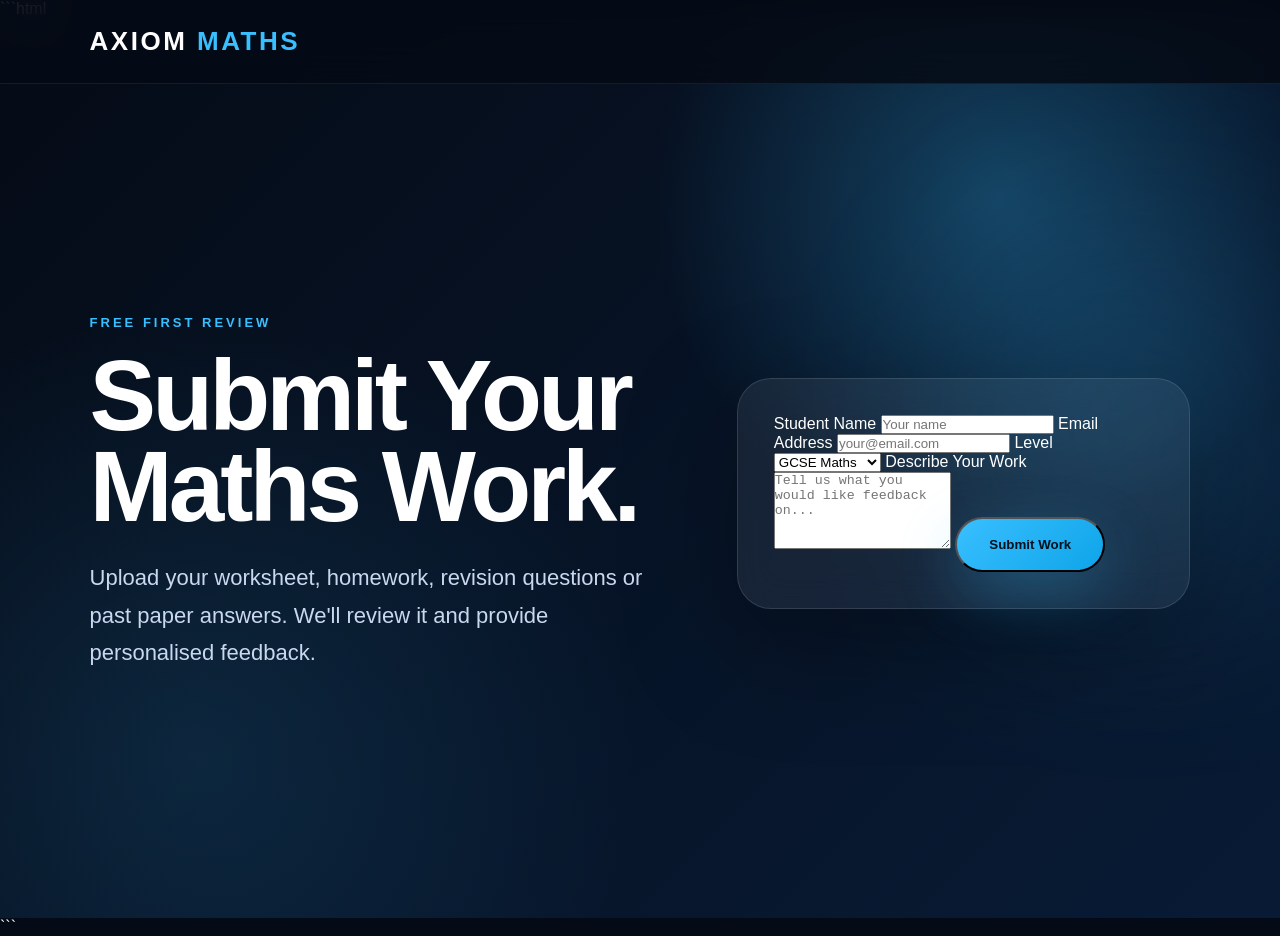
==== submit.html @ ba4d9964 "Create submit.html" ====
```html
<!DOCTYPE html>
<html lang="en">
<head>
<meta charset="UTF-8">
<meta name="viewport" content="width=device-width, initial-scale=1.0">
<title>Submit Work | Axiom Maths</title>
<link rel="stylesheet" href="style.css">
</head>

<body>

<nav class="navbar">
    <a href="index.html" class="logo">AXIOM <span>MATHS</span></a>
</nav>

<section class="hero" style="min-height:100vh;">

    <div class="hero-text-area">

        <p class="eyebrow">FREE FIRST REVIEW</p>

        <h1>Submit Your Maths Work.</h1>

        <p class="hero-subtitle">
            Upload your worksheet, homework, revision questions or past paper answers.
            We'll review it and provide personalised feedback.
        </p>

    </div>

    <div class="hero-preview">

        <form class="submission-form">

            <label>Student Name</label>
            <input type="text" placeholder="Your name">

            <label>Email Address</label>
            <input type="email" placeholder="your@email.com">

            <label>Level</label>

            <select>
                <option>GCSE Maths</option>
                <option>IGCSE Maths</option>
                <option>A Level Maths</option>
                <option>Further Maths</option>
                <option>SAT Maths</option>
                <option>AP Calculus</option>
            </select>

            <label>Describe Your Work</label>

            <textarea rows="5" placeholder="Tell us what you would like feedback on..."></textarea>

            <button type="submit" class="btn btn-primary">
                Submit Work
            </button>

        </form>

    </div>

</section>

</body>
</html>
```
---- style.css ----
* {
  margin: 0;
  padding: 0;
  box-sizing: border-box;
  scroll-behavior: smooth;
}

body {
  font-family: Inter, Arial, sans-serif;
  background: #050b16;
  color: #ffffff;
  overflow-x: hidden;
}

.navbar {
  position: fixed;
  top: 0;
  width: 100%;
  z-index: 1000;
  padding: 26px 7%;
  display: flex;
  justify-content: space-between;
  align-items: center;
  background: rgba(5, 11, 22, 0.86);
  backdrop-filter: blur(20px);
  border-bottom: 1px solid rgba(255, 255, 255, 0.07);
}

.logo {
  color: white;
  text-decoration: none;
  font-size: 26px;
  font-weight: 900;
  letter-spacing: 2.5px;
}

.logo span {
  color: #39bfff;
}

.nav-links {
  display: flex;
  gap: 32px;
}

.nav-links a {
  color: #dbeafe;
  text-decoration: none;
  font-weight: 800;
  opacity: 0.85;
  transition: 0.25s;
}

.nav-links a:hover {
  color: #39bfff;
  opacity: 1;
}

.hero {
  min-height: 100vh;
  padding: 150px 7% 100px;
  display: grid;
  grid-template-columns: 1.12fr 0.88fr;
  gap: 70px;
  align-items: center;
  background:
    radial-gradient(circle at 78% 20%, rgba(57, 191, 255, 0.28), transparent 28%),
    radial-gradient(circle at 15% 82%, rgba(57, 191, 255, 0.12), transparent 34%),
    linear-gradient(135deg, #050b16 0%, #081b35 100%);
}

.eyebrow,
.section-label {
  color: #39bfff;
  text-transform: uppercase;
  letter-spacing: 3px;
  font-size: 13px;
  font-weight: 900;
}

.hero h1 {
  max-width: 850px;
  margin: 20px 0 26px;
  font-size: clamp(62px, 7.8vw, 108px);
  line-height: 0.92;
  letter-spacing: -4px;
}

.hero-subtitle {
  max-width: 720px;
  font-size: 22px;
  line-height: 1.7;
  color: #c9d8ee;
}

.hero-buttons {
  display: flex;
  gap: 16px;
  margin-top: 38px;
  flex-wrap: wrap;
}

.btn {
  display: inline-block;
  padding: 18px 32px;
  border-radius: 999px;
  text-decoration: none;
  font-weight: 900;
  transition: 0.25s;
}

.btn:hover {
  transform: translateY(-3px);
}

.btn-primary {
  background: linear-gradient(135deg, #39bfff, #0ea5e9);
  color: #04111f;
  box-shadow: 0 20px 60px rgba(57, 191, 255, 0.3);
}

.btn-secondary {
  background: rgba(255, 255, 255, 0.045);
  border: 1px solid rgba(57, 191, 255, 0.35);
  color: white;
}

.hero-points {
  margin-top: 38px;
  display: flex;
  flex-wrap: wrap;
  gap: 12px;
}

.hero-points span {
  padding: 11px 16px;
  border-radius: 999px;
  font-size: 14px;
  font-weight: 800;
  color: #dbeafe;
  background: rgba(255, 255, 255, 0.055);
  border: 1px solid rgba(255, 255, 255, 0.09);
}

.hero-preview {
  padding: 36px;
  border-radius: 34px;
  background: rgba(255, 255, 255, 0.065);
  border: 1px solid rgba(255, 255, 255, 0.12);
  backdrop-filter: blur(20px);
  box-shadow: 0 36px 110px rgba(0, 0, 0, 0.35);
}
.hero-preview {
  position: relative;
}

.hero-preview::before {
  content: "";
  position: absolute;
  width: 250px;
  height: 250px;
  background: #39bfff;
  filter: blur(120px);
  opacity: 0.25;
  top: -80px;
  right: -80px;
  z-index: -1;
}
.preview-header {
  display: flex;
  justify-content: space-between;
  margin-bottom: 28px;
  color: #39bfff;
  font-weight: 900;
}

.preview-header strong {
  color: white;
  font-size: 30px;
}

.preview-question,
.preview-comment {
  padding: 24px;
  border-radius: 24px;
  background: rgba(255, 255, 255, 0.06);
  margin-bottom: 20px;
}

.question-top {
  display: flex;
  justify-content: space-between;
  margin-bottom: 14px;
  font-weight: 900;
}

.score {
  color: #39bfff;
}

.working-line {
  height: 10px;
  border-radius: 999px;
  background: rgba(255, 255, 255, 0.18);
  margin: 15px 0;
}

.working-line.wide {
  width: 92%;
}

.working-line.medium {
  width: 64%;
}

.success {
  color: #4ade80;
  font-weight: 900;
  margin-top: 14px;
}

.warning {
  color: #fbbf24;
  font-weight: 900;
  margin-top: 8px;
}

.preview-comment h4 {
  margin-bottom: 8px;
}

.preview-comment p {
  color: #c9d8ee;
  line-height: 1.6;
}

.preview-tags {
  display: grid;
  grid-template-columns: repeat(3, 1fr);
  gap: 14px;
}

.preview-tags span {
  padding: 15px;
  text-align: center;
  border-radius: 17px;
  background: rgba(57, 191, 255, 0.15);
  font-weight: 900;
}

.trust-strip {
  padding: 28px 7%;
  background: #06101d;
  display: flex;
  justify-content: space-between;
  align-items: center;
  gap: 28px;
  border-top: 1px solid rgba(255, 255, 255, 0.07);
  border-bottom: 1px solid rgba(255, 255, 255, 0.07);
}

.trust-strip strong {
  color: #9fb4d0;
}

.trust-badges {
  display: flex;
  flex-wrap: wrap;
  gap: 12px;
}

.trust-badges span {
  padding: 10px 16px;
  border-radius: 999px;
  background: rgba(255, 255, 255, 0.07);
  border: 1px solid rgba(255, 255, 255, 0.1);
  font-weight: 800;
  font-size: 14px;
}

.section {
  padding: 120px 7%;
}

.compact-top {
  padding-top: 70px;
}

.light-section {
  background: #f8fbff;
  color: #07111f;
}

.dark-section {
  background:
    radial-gradient(circle at 78% 20%, rgba(57, 191, 255, 0.16), transparent 30%),
    #07111f;
  color: white;
}

.section h2,
.cta-section h2 {
  max-width: 940px;
  margin: 18px 0 50px;
  font-size: clamp(42px, 5.2vw, 74px);
  line-height: 1;
  letter-spacing: -2.5px;
}

.three-grid,
.pricing-grid,
.faq-grid {
  display: grid;
  grid-template-columns: repeat(3, 1fr);
  gap: 26px;
}

.card,
.price-card,
.faq-card,
.service-stack div {
  padding: 36px;
  border-radius: 30px;
  background: white;
  box-shadow: 0 26px 80px rgba(15, 23, 42, 0.08);
  border: 1px solid rgba(15, 23, 42, 0.06);
}
.card:hover, 
.price-card:hover {
  transform: translateY(-8px);
  box-shadow: 0 25px 50px rgba(0, 0, 0, 0.15);
  transition: all 0.3s ease;
}
.card-number {
  display: inline-block;
  color: #39bfff;
  font-weight: 900;
  margin-bottom: 20px;
}

.card h3,
.price-card h3,
.faq-card h3,
.service-stack h3 {
  margin-bottom: 15px;
  font-size: 26px;
  letter-spacing: -0.5px;
}

.card p,
.price-card p,
.faq-card p,
.large-text,
.service-stack p {
  color: #475569;
  line-height: 1.75;
  font-size: 18px;
}

.section-split-heading {
  display: grid;
  grid-template-columns: 1.1fr 0.9fr;
  gap: 50px;
  align-items: end;
  margin-bottom: 55px;
}

.section-split-heading p {
  color: #c9d8ee;
  font-size: 19px;
  line-height: 1.75;
  margin-bottom: 12px;
}

.feedback-showcase {
  display: grid;
  grid-template-columns: 1.1fr 0.9fr;
  gap: 32px;
  align-items: stretch;
}

.report-card {
  padding: 36px;
  border-radius: 32px;
  background: rgba(255, 255, 255, 0.06);
  border: 1px solid rgba(57, 191, 255, 0.18);
}

.report-header {
  display: flex;
  justify-content: space-between;
  gap: 20px;
  margin-bottom: 28px;
}

.report-header p {
  color: #39bfff;
  font-weight: 900;
  margin-bottom: 8px;
}

.report-header h3 {
  font-size: 30px;
}

.report-header strong {
  color: white;
  font-size: 34px;
}

.report-question {
  padding: 28px;
  border-radius: 24px;
  background: rgba(255, 255, 255, 0.055);
  margin-bottom: 24px;
}

.question-title {
  font-size: 20px;
  font-weight: 900;
  margin-bottom: 20px;
}

.method-row {
  display: flex;
  gap: 14px;
  flex-wrap: wrap;
}

.feedback-note {
  margin-top: 24px;
  padding: 22px;
  border-radius: 20px;
  background: rgba(57, 191, 255, 0.1);
}

.feedback-note h4 {
  margin-bottom: 8px;
}

.feedback-note p {
  color: #dbeafe;
  line-height: 1.65;
}

.report-grid {
  display: grid;
  grid-template-columns: repeat(3, 1fr);
  gap: 18px;
}

.report-grid div {
  padding: 20px;
  border-radius: 20px;
  background: rgba(255, 255, 255, 0.055);
}

.report-grid span {
  display: block;
  color: #39bfff;
  font-weight: 900;
  margin-bottom: 8px;
}

.report-grid strong {
  color: white;
}

.feedback-benefits {
  display: grid;
  gap: 18px;
}

.feedback-benefits div {
  padding: 28px;
  border-radius: 26px;
  background: rgba(255, 255, 255, 0.055);
  border: 1px solid rgba(57, 191, 255, 0.16);
}

.feedback-benefits h3 {
  font-size: 24px;
  margin-bottom: 12px;
}

.feedback-benefits p {
  color: #c9d8ee;
  line-height: 1.65;
}

.split-layout {
  display: grid;
  grid-template-columns: 1fr 1fr;
  gap: 60px;
  align-items: center;
}

.service-stack {
  display: grid;
  gap: 22px;
}

.pricing-grid {
  grid-template-columns: repeat(4, 1fr);
}

.price-card {
  min-height: 310px;
}

.price-card strong {
  display: block;
  font-size: 52px;
  margin: 18px 0;
  color: #07111f;
}

.featured-price {
  background: #07111f;
  color: white;
  border: 2px solid #39bfff;
}

.featured-price strong {
  color: #39bfff;
}

.featured-price p {
  color: #c9d8ee;
}

.pill {
  display: inline-block;
  margin-bottom: 20px;
  padding: 8px 14px;
  border-radius: 999px;
  background: #39bfff;
  color: #07111f;
  font-size: 12px;
  font-weight: 900;
}

.dark-price {
  padding: 34px;
  border-radius: 30px;
  text-align: center;
  background: rgba(255, 255, 255, 0.065);
  border: 1px solid rgba(57, 191, 255, 0.18);
}

.dark-price h3 {
  margin-bottom: 18px;
  font-size: 24px;
}

.dark-price strong {
  color: #39bfff;
  font-size: 48px;
}

.faq-grid {
  grid-template-columns: 1fr;
}

.faq-card {
  padding: 34px 38px;
}

.cta-section {
  padding: 130px 7%;
  text-align: center;
  background:
    radial-gradient(circle at 50% 0%, rgba(57, 191, 255, 0.15), transparent 34%),
    white;
  color: #07111f;
}

.cta-section h2,
.cta-section p {
  margin-left: auto;
  margin-right: auto;
}

.cta-section p {
  max-width: 700px;
  margin-bottom: 36px;
  color: #475569;
  font-size: 21px;
  line-height: 1.7;
}

footer {
  padding: 40px 7%;
  text-align: center;
  color: #8ca3c4;
  background: #050b16;
}

@media (max-width: 1100px) {
  .hero,
  .section-split-heading,
  .feedback-showcase,
  .split-layout,
  .pricing-grid {
    grid-template-columns: 1fr;
  }

  .hero {
    padding-top: 135px;
  }

  .hero h1 {
    font-size: 62px;
  }
}

@media (max-width: 800px) {
  .nav-links {
    display: none;
  }
@media (max-width: 800px) {
  .nav-links {
    display: none;
  }

  .navbar {
    justify-content: center;
    padding: 18px 5%;
  }

  .hero {
    grid-template-columns: 1fr;
    padding: 120px 6% 80px;
    text-align: center;
  }

  .hero-preview {
    margin-top: 40px;
  }

  .three-grid,
  .pricing-grid,
  .faq-grid,
  .preview-tags {
    grid-template-columns: 1fr;
  }

  .section h2,
  .cta-section h2 {
    font-size: 36px;
    margin: 14px 0 36px;
  }

  .hero h1 {
    font-size: 44px;
    letter-spacing: -1px;
  }

  .trust-strip {
    flex-direction: column;
    align-items: flex-start;
  }

  .hero-buttons {
    justify-content: center;
  }
}
  .navbar {
    padding: 22px 6%;
  }

  .hero,
  .section,
  .cta-section {
    padding-left: 6%;
    padding-right: 6%;
  }

  .three-grid,
  .report-grid,
  .pricing-grid,
  .faq-grid,
  .preview-tags {
    grid-template-columns: 1fr;
  }

  .hero h1 {
    font-size: 52px;
    letter-spacing: -2px;
  }

  .section h2,
  .cta-section h2 {
    font-size: 42px;
    letter-spacing: -1px;
  }

  .trust-strip {
    align-items: flex-start;
    flex-direction: column;
  }

  .paper-preview,
  .report-card {
    padding: 24px;
  }
}
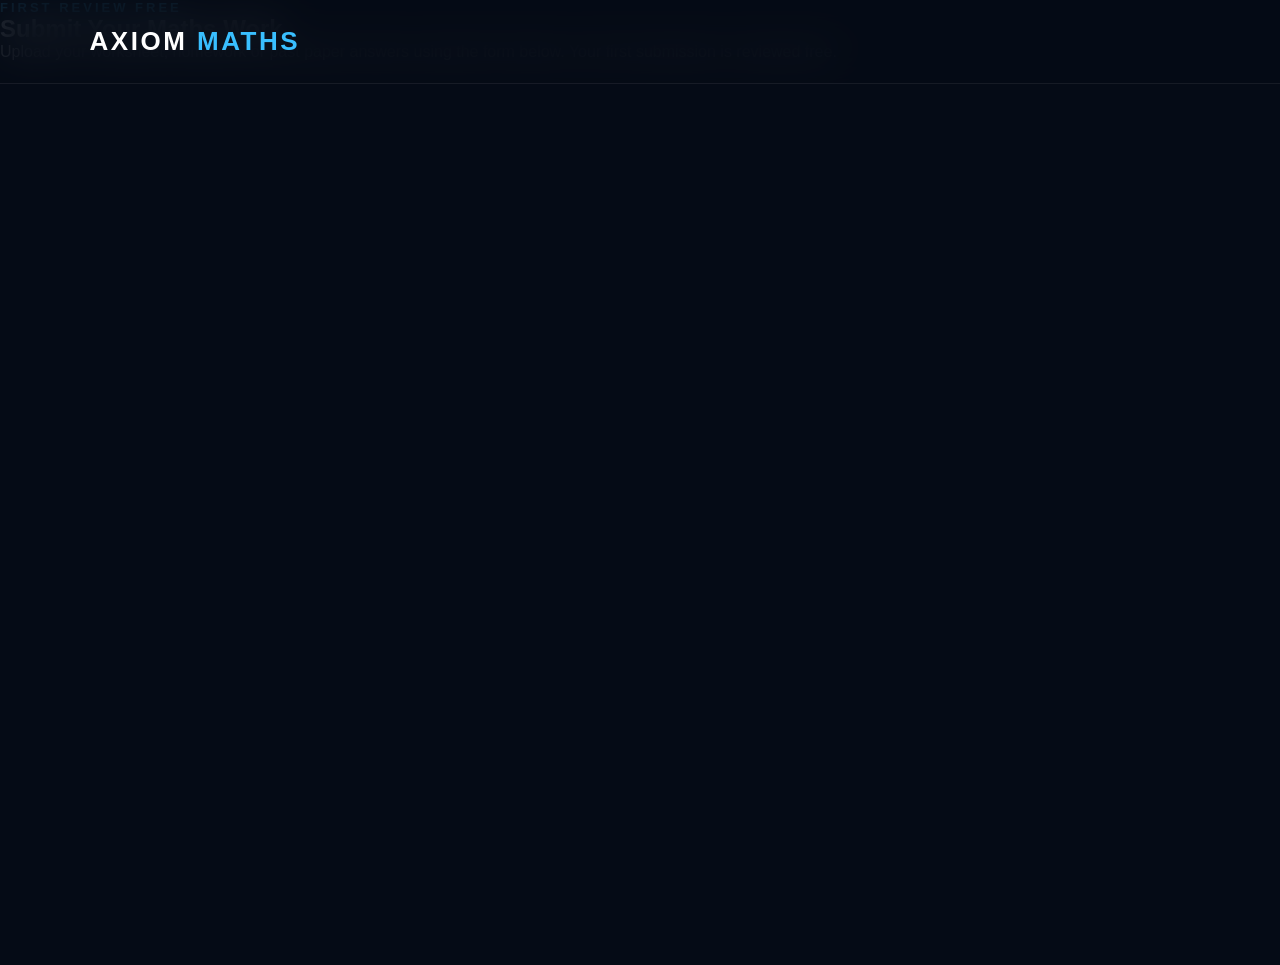
==== commit f31511dd: "Update submit.html" ====
--- a/submit.html
+++ b/submit.html
@@ -1,69 +1,32 @@
-```html
 <!DOCTYPE html>
 <html lang="en">
 <head>
-<meta charset="UTF-8">
-<meta name="viewport" content="width=device-width, initial-scale=1.0">
-<title>Submit Work | Axiom Maths</title>
-<link rel="stylesheet" href="style.css">
+  <meta charset="UTF-8" />
+  <meta name="viewport" content="width=device-width, initial-scale=1.0" />
+  <title>Submit Work | Axiom Maths</title>
+  <link rel="stylesheet" href="style.css" />
 </head>
 
 <body>
 
-<nav class="navbar">
+  <nav class="navbar">
     <a href="index.html" class="logo">AXIOM <span>MATHS</span></a>
-</nav>
+  </nav>
 
-<section class="hero" style="min-height:100vh;">
+  <section class="submit-hero">
+    <p class="eyebrow">First review free</p>
+    <h1>Submit Your Maths Work</h1>
+    <p>
+      Upload your worksheet, homework or past paper answers using the form below.
+      Your first submission is reviewed free.
+    </p>
+  </section>
 
-    <div class="hero-text-area">
-
-        <p class="eyebrow">FREE FIRST REVIEW</p>
-
-        <h1>Submit Your Maths Work.</h1>
-
-        <p class="hero-subtitle">
-            Upload your worksheet, homework, revision questions or past paper answers.
-            We'll review it and provide personalised feedback.
-        </p>
-
+  <section class="form-section">
+    <div class="form-wrapper">
+      <iframe src="https://docs.google.com/forms/d/e/1FAIpQLSdeUuZrLkgdRHQtIcSh4kIxyG5MgbReS388Wrl5dhJJ2nsGQA/viewform?embedded=true" width="100%" height="900" frameborder="0" marginheight="0" marginwidth="0">Loading…</iframe>
     </div>
-
-    <div class="hero-preview">
-
-        <form class="submission-form">
-
-            <label>Student Name</label>
-            <input type="text" placeholder="Your name">
-
-            <label>Email Address</label>
-            <input type="email" placeholder="your@email.com">
-
-            <label>Level</label>
-
-            <select>
-                <option>GCSE Maths</option>
-                <option>IGCSE Maths</option>
-                <option>A Level Maths</option>
-                <option>Further Maths</option>
-                <option>SAT Maths</option>
-                <option>AP Calculus</option>
-            </select>
-
-            <label>Describe Your Work</label>
-
-            <textarea rows="5" placeholder="Tell us what you would like feedback on..."></textarea>
-
-            <button type="submit" class="btn btn-primary">
-                Submit Work
-            </button>
-
-        </form>
-
-    </div>
-
-</section>
+  </section>
 
 </body>
 </html>
-```
--- a/style.css
+++ b/style.css
@@ -705,3 +705,36 @@
     padding: 24px;
   }
 }
+```css
+.submission-form{
+display:flex;
+flex-direction:column;
+gap:12px;
+}
+
+.submission-form label{
+font-weight:700;
+margin-top:8px;
+}
+
+.submission-form input,
+.submission-form select,
+.submission-form textarea{
+width:100%;
+padding:14px;
+border-radius:14px;
+border:1px solid rgba(255,255,255,.1);
+background:rgba(255,255,255,.05);
+color:white;
+font-size:16px;
+}
+
+.submission-form textarea{
+resize:vertical;
+}
+
+.submission-form button{
+margin-top:20px;
+border:none;
+cursor:pointer;
+}
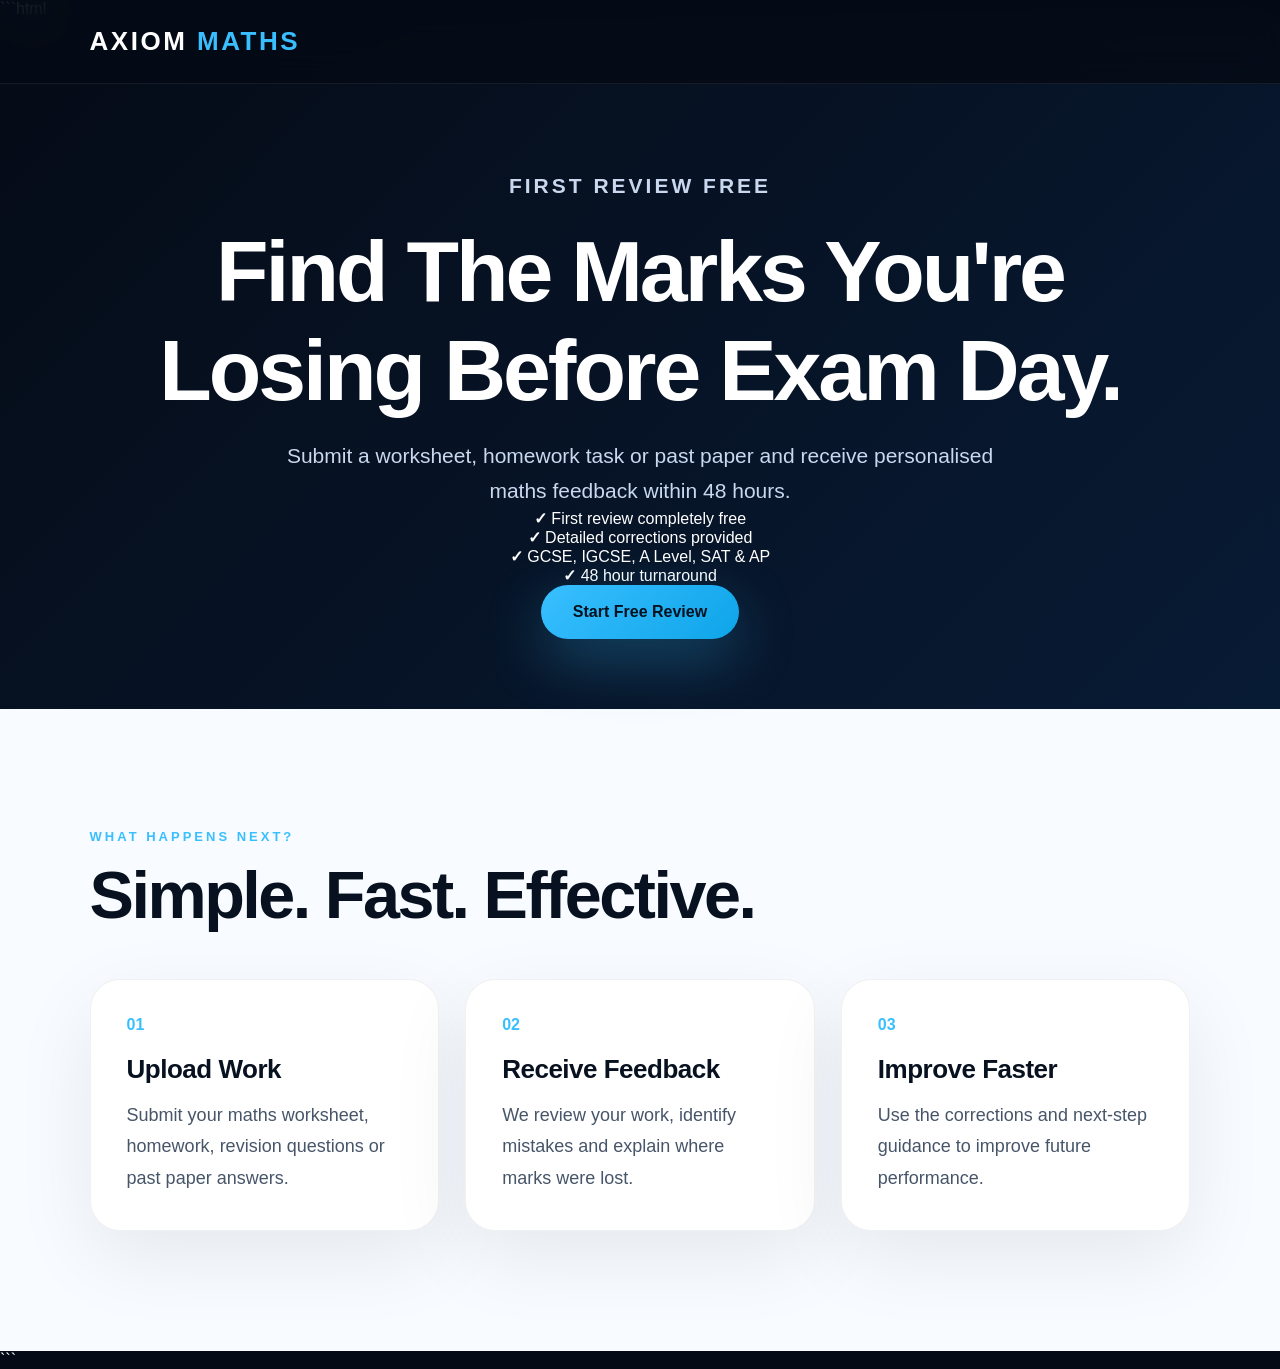
==== commit 536eba25: "Update submit.html" ====
--- a/submit.html
+++ b/submit.html
@@ -1,32 +1,104 @@
+```html
 <!DOCTYPE html>
 <html lang="en">
 <head>
-  <meta charset="UTF-8" />
-  <meta name="viewport" content="width=device-width, initial-scale=1.0" />
-  <title>Submit Work | Axiom Maths</title>
-  <link rel="stylesheet" href="style.css" />
+<meta charset="UTF-8">
+<meta name="viewport" content="width=device-width, initial-scale=1.0">
+<title>Free Maths Review | Axiom Maths</title>
+<link rel="stylesheet" href="style.css">
 </head>
 
 <body>
 
-  <nav class="navbar">
-    <a href="index.html" class="logo">AXIOM <span>MATHS</span></a>
-  </nav>
+<nav class="navbar">
+  <a href="index.html" class="logo">AXIOM <span>MATHS</span></a>
+</nav>
 
-  <section class="submit-hero">
-    <p class="eyebrow">First review free</p>
-    <h1>Submit Your Maths Work</h1>
-    <p>
-      Upload your worksheet, homework or past paper answers using the form below.
-      Your first submission is reviewed free.
-    </p>
-  </section>
+<section class="submit-hero">
 
-  <section class="form-section">
-    <div class="form-wrapper">
-      <iframe src="https://docs.google.com/forms/d/e/1FAIpQLSdeUuZrLkgdRHQtIcSh4kIxyG5MgbReS388Wrl5dhJJ2nsGQA/viewform?embedded=true" width="100%" height="900" frameborder="0" marginheight="0" marginwidth="0">Loading…</iframe>
+  <p class="eyebrow">FIRST REVIEW FREE</p>
+
+  <h1>Find The Marks You're Losing Before Exam Day.</h1>
+
+  <p class="submit-intro">
+    Submit a worksheet, homework task or past paper and receive
+    personalised maths feedback within 48 hours.
+  </p>
+
+  <div class="submit-benefits">
+
+    <div>
+      <strong>✓</strong>
+      <span>First review completely free</span>
     </div>
-  </section>
+
+    <div>
+      <strong>✓</strong>
+      <span>Detailed corrections provided</span>
+    </div>
+
+    <div>
+      <strong>✓</strong>
+      <span>GCSE, IGCSE, A Level, SAT & AP</span>
+    </div>
+
+    <div>
+      <strong>✓</strong>
+      <span>48 hour turnaround</span>
+    </div>
+
+  </div>
+
+  <a
+    href="https://docs.google.com/forms/d/e/1FAIpQLSdeUuZrLkgdRHQtIcSh4kIxyG5MgbReS388Wrl5dhJJ2nsGQA/viewform"
+    class="btn btn-primary submit-button"
+    target="_blank"
+  >
+    Start Free Review
+  </a>
+
+</section>
+
+<section class="light-section section">
+
+  <p class="section-label">What happens next?</p>
+
+  <h2>Simple. Fast. Effective.</h2>
+
+  <div class="three-grid">
+
+    <div class="card">
+      <span class="card-number">01</span>
+      <h3>Upload Work</h3>
+      <p>
+        Submit your maths worksheet, homework, revision questions
+        or past paper answers.
+      </p>
+    </div>
+
+    <div class="card">
+      <span class="card-number">02</span>
+      <h3>Receive Feedback</h3>
+      <p>
+        We review your work, identify mistakes and explain
+        where marks were lost.
+      </p>
+    </div>
+
+    <div class="card">
+      <span class="card-number">03</span>
+      <h3>Improve Faster</h3>
+      <p>
+        Use the corrections and next-step guidance to improve
+        future performance.
+      </p>
+    </div>
+
+  </div>
+
+</section>
 
 </body>
 </html>
+```
+
--- a/style.css
+++ b/style.css
@@ -738,3 +738,37 @@
 border:none;
 cursor:pointer;
 }
+.submit-hero {
+  padding: 150px 7% 70px;
+  text-align: center;
+  background: linear-gradient(135deg, #050b16, #081b35);
+  color: white;
+}
+
+.submit-hero h1 {
+  font-size: clamp(48px, 7vw, 86px);
+  margin: 18px 0;
+  letter-spacing: -3px;
+}
+
+.submit-hero p {
+  max-width: 760px;
+  margin: auto;
+  color: #c9d8ee;
+  font-size: 21px;
+  line-height: 1.7;
+}
+
+.form-section {
+  padding: 70px 7%;
+  background: #f8fbff;
+}
+
+.form-wrapper {
+  max-width: 900px;
+  margin: auto;
+  background: white;
+  padding: 20px;
+  border-radius: 28px;
+  box-shadow: 0 28px 90px rgba(15, 23, 42, 0.12);
+}
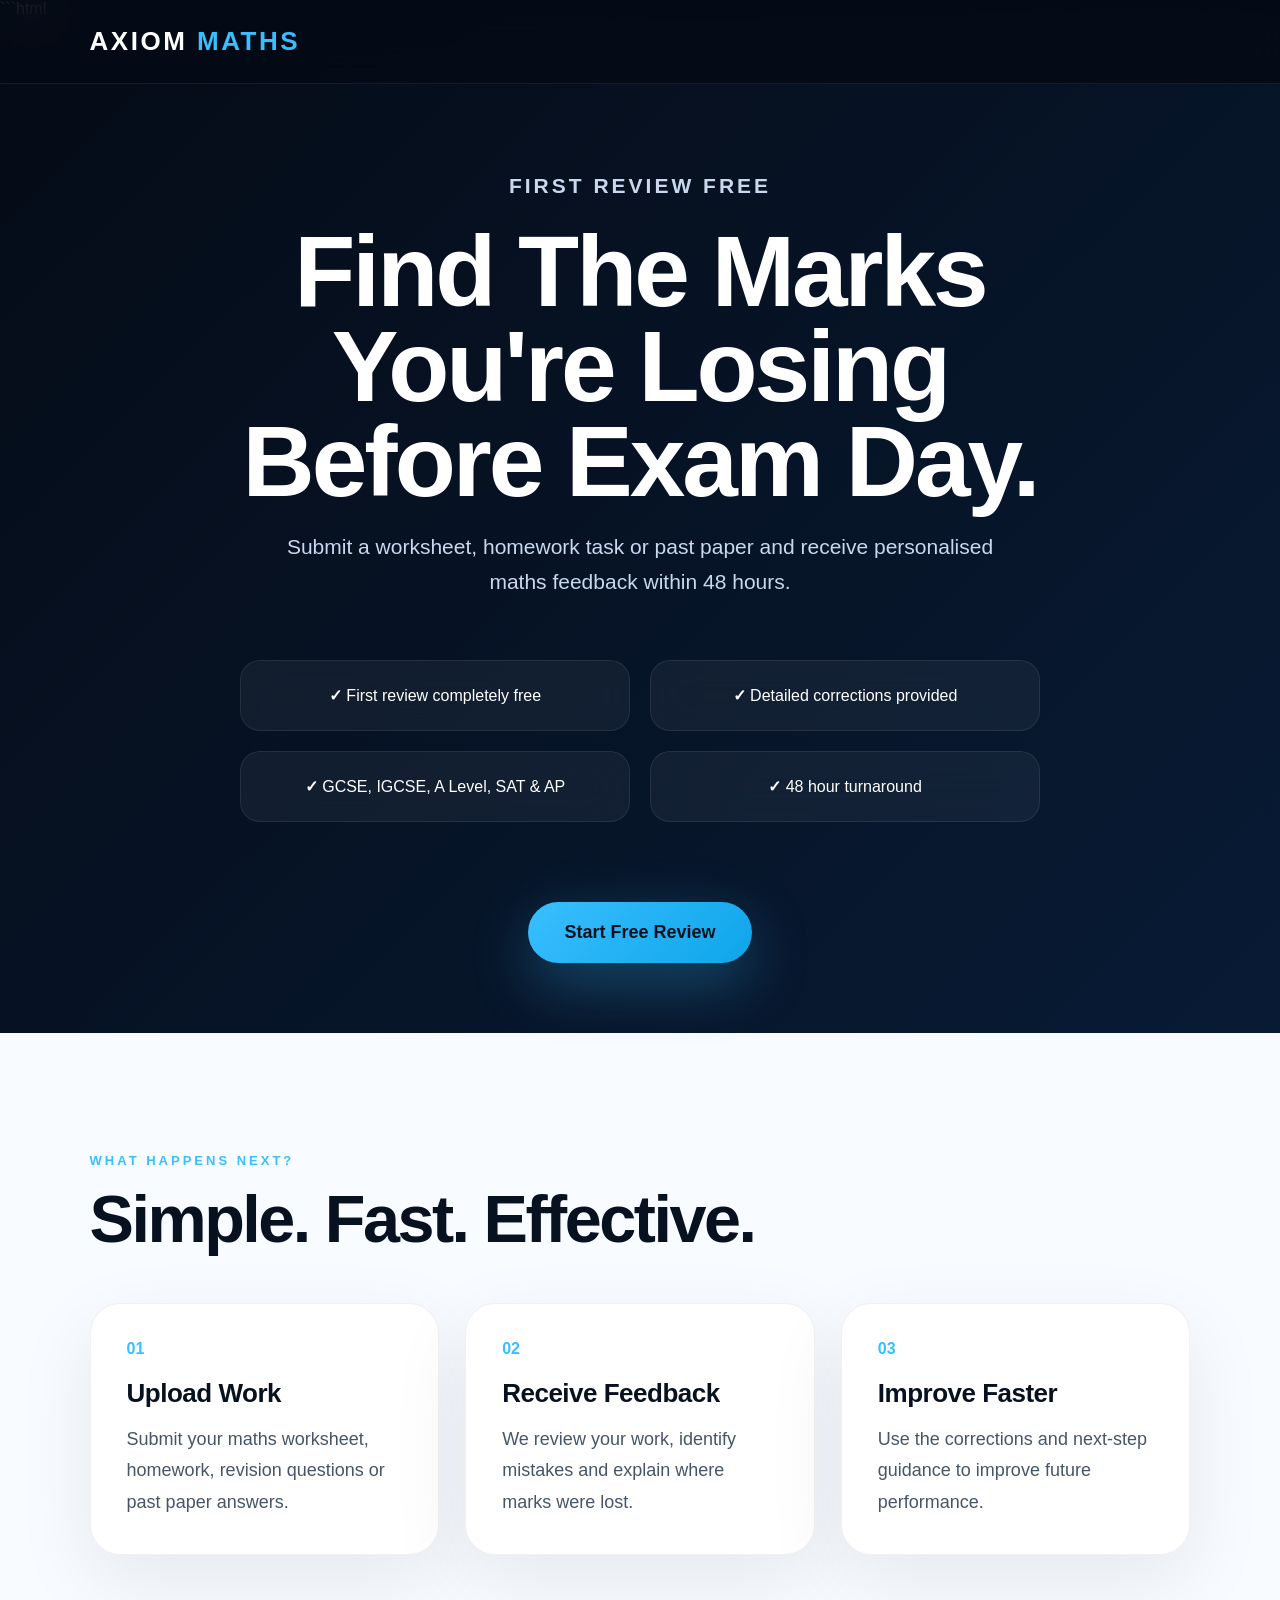
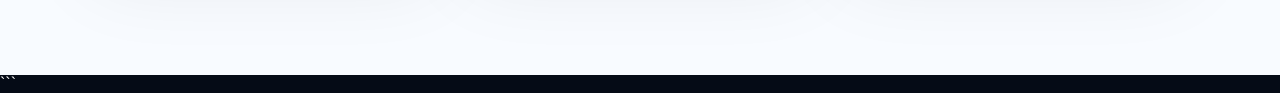
==== commit 00258264: "Update submit.html" ====
--- a/submit.html
+++ b/submit.html
@@ -101,4 +101,3 @@
 </body>
 </html>
 ```
-
--- a/style.css
+++ b/style.css
@@ -772,3 +772,61 @@
   border-radius: 28px;
   box-shadow: 0 28px 90px rgba(15, 23, 42, 0.12);
 }
+```css
+.submit-hero{
+min-height:100vh;
+padding:170px 7% 120px;
+text-align:center;
+background:
+radial-gradient(circle at 50% 0%, rgba(57,191,255,.20), transparent 40%),
+linear-gradient(135deg,#050b16,#081b35);
+color:white;
+}
+
+.submit-hero h1{
+font-size:clamp(55px,8vw,100px);
+line-height:.95;
+letter-spacing:-3px;
+max-width:900px;
+margin:20px auto;
+}
+
+.submit-intro{
+max-width:800px;
+margin:auto;
+font-size:22px;
+line-height:1.8;
+color:#c7d7ee;
+}
+
+.submit-benefits{
+display:grid;
+grid-template-columns:repeat(2,1fr);
+gap:20px;
+max-width:800px;
+margin:60px auto;
+}
+
+.submit-benefits div{
+background:rgba(255,255,255,.05);
+border:1px solid rgba(255,255,255,.08);
+padding:25px;
+border-radius:20px;
+backdrop-filter:blur(20px);
+}
+
+.submit-button{
+margin-top:20px;
+font-size:18px;
+padding:20px 36px;
+}
+
+@media(max-width:1000px){
+
+.submit-benefits{
+grid-template-columns:1fr;
+}
+
+}
+```
+
